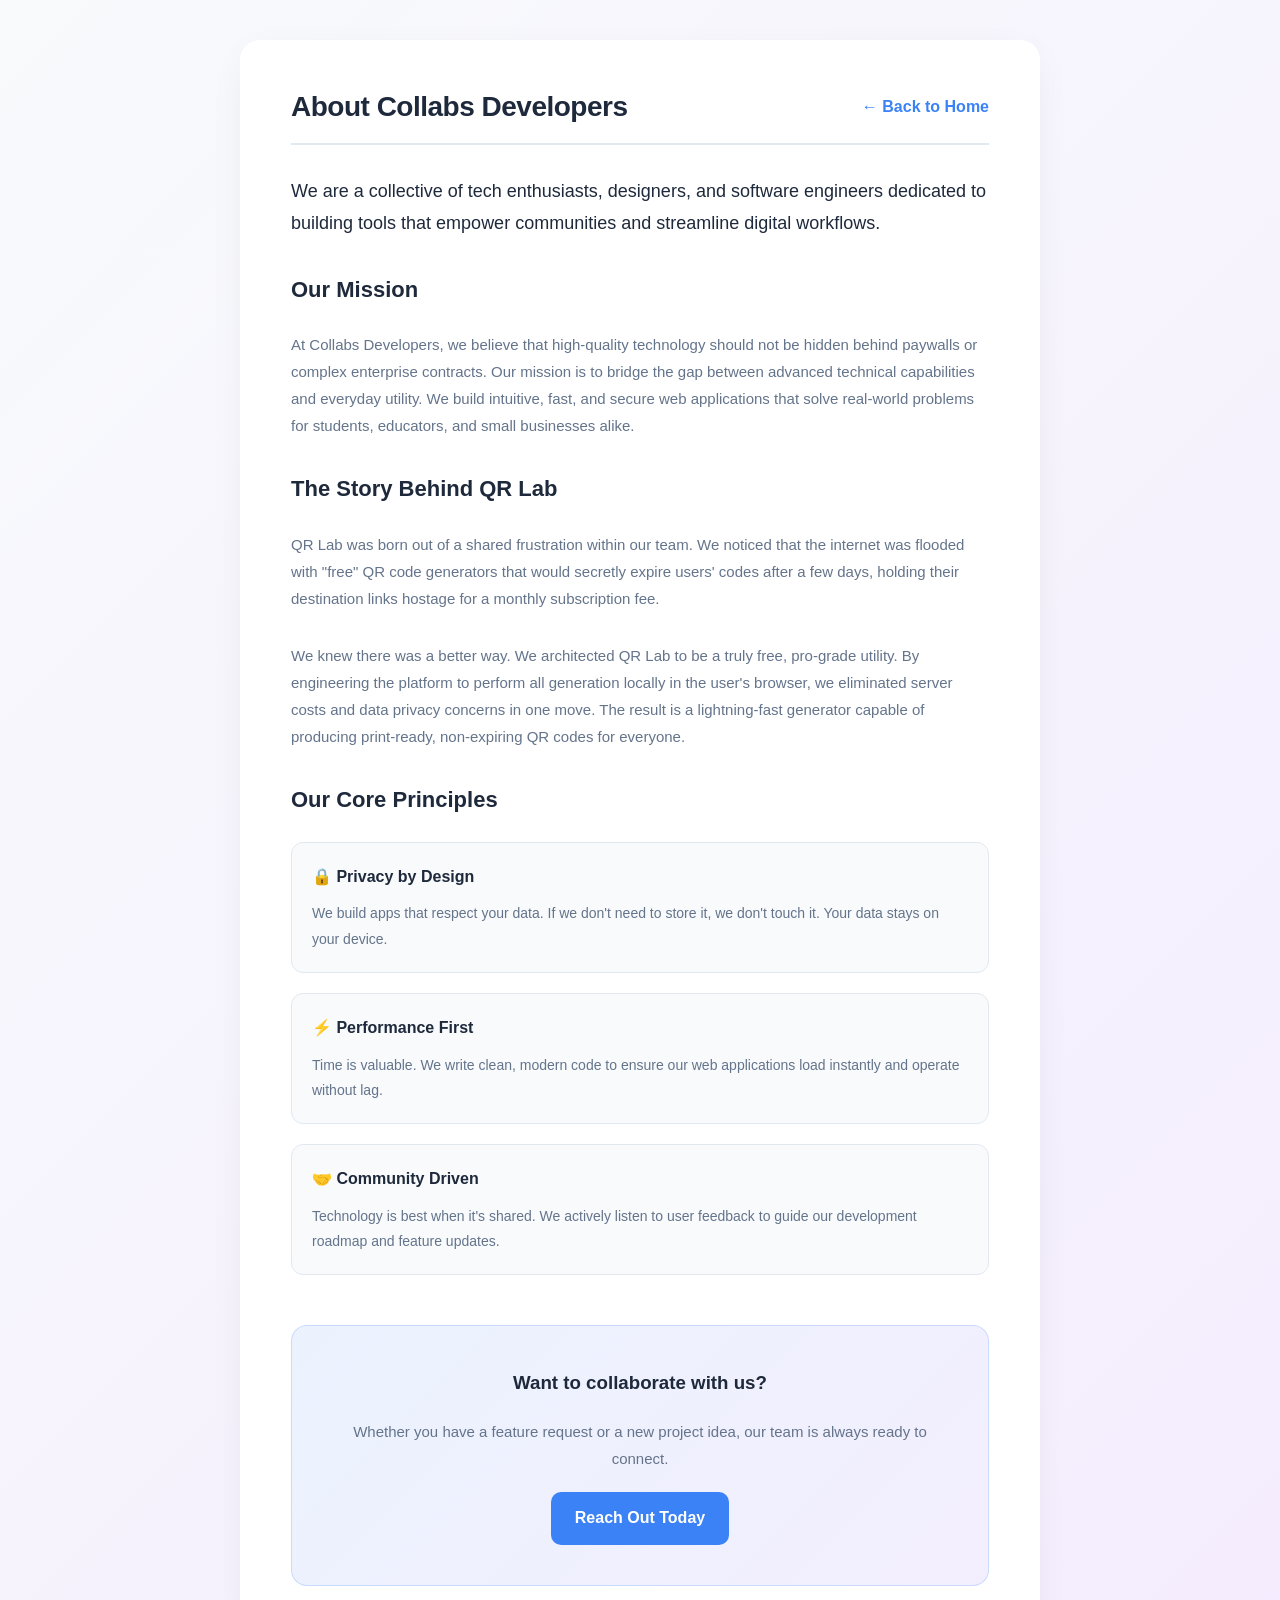
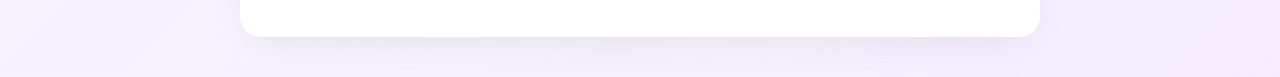
==== about.html @ 041f1987 "Complete UI overhaul: Added Legal pages, About Us, and high-res responsive QR fix" ====
<!DOCTYPE html>
<html lang="en">
<head>
    <meta charset="UTF-8">
    <meta name="viewport" content="width=device-width, initial-scale=1.0">
    <title>About Us | Collabs Developers</title>
    <link rel="stylesheet" href="style.css">
</head>
<body>
    <div class="container" style="max-width: 800px; text-align: left; padding: 50px;">
        <div style="display: flex; justify-content: space-between; align-items: center; border-bottom: 2px solid var(--border-color); padding-bottom: 20px; margin-bottom: 30px;">
            <h1 style="font-size: 28px; margin: 0; color: var(--text-primary);">About Collabs Developers</h1>
            <a href="index.html" style="color: var(--primary-color); text-decoration: none; font-weight: bold;">&larr; Back to Home</a>
        </div>
        
        <div style="color: var(--text-secondary); line-height: 1.8; font-size: 16px;">
            
            <p style="font-size: 18px; color: var(--text-primary); font-weight: 500; margin-bottom: 30px;">We are a collective of tech enthusiasts, designers, and software engineers dedicated to building tools that empower communities and streamline digital workflows.</p>

            <h3 style="color: var(--text-primary); margin-top: 30px; font-size: 22px;">Our Mission</h3>
            <p>At Collabs Developers, we believe that high-quality technology should not be hidden behind paywalls or complex enterprise contracts. Our mission is to bridge the gap between advanced technical capabilities and everyday utility. We build intuitive, fast, and secure web applications that solve real-world problems for students, educators, and small businesses alike.</p>
            
            <h3 style="color: var(--text-primary); margin-top: 30px; font-size: 22px;">The Story Behind QR Lab</h3>
            <p>QR Lab was born out of a shared frustration within our team. We noticed that the internet was flooded with "free" QR code generators that would secretly expire users' codes after a few days, holding their destination links hostage for a monthly subscription fee.</p>
            <p>We knew there was a better way. We architected QR Lab to be a truly free, pro-grade utility. By engineering the platform to perform all generation locally in the user's browser, we eliminated server costs and data privacy concerns in one move. The result is a lightning-fast generator capable of producing print-ready, non-expiring QR codes for everyone.</p>

            <h3 style="color: var(--text-primary); margin-top: 30px; font-size: 22px;">Our Core Principles</h3>
            <div style="display: grid; grid-template-columns: 1fr; gap: 20px; margin-top: 20px;">
                <div style="background: var(--panel-bg); padding: 20px; border-radius: 12px; border: 1px solid var(--border-color);">
                    <h4 style="margin-top: 0; color: var(--text-primary); margin-bottom: 10px;">🔒 Privacy by Design</h4>
                    <p style="margin: 0; font-size: 14px;">We build apps that respect your data. If we don't need to store it, we don't touch it. Your data stays on your device.</p>
                </div>
                <div style="background: var(--panel-bg); padding: 20px; border-radius: 12px; border: 1px solid var(--border-color);">
                    <h4 style="margin-top: 0; color: var(--text-primary); margin-bottom: 10px;">⚡ Performance First</h4>
                    <p style="margin: 0; font-size: 14px;">Time is valuable. We write clean, modern code to ensure our web applications load instantly and operate without lag.</p>
                </div>
                <div style="background: var(--panel-bg); padding: 20px; border-radius: 12px; border: 1px solid var(--border-color);">
                    <h4 style="margin-top: 0; color: var(--text-primary); margin-bottom: 10px;">🤝 Community Driven</h4>
                    <p style="margin: 0; font-size: 14px;">Technology is best when it's shared. We actively listen to user feedback to guide our development roadmap and feature updates.</p>
                </div>
            </div>

            <div style="margin-top: 50px; text-align: center; background: linear-gradient(135deg, rgba(59, 130, 246, 0.1), rgba(139, 92, 246, 0.1)); padding: 40px; border-radius: 16px; border: 1px solid rgba(59, 130, 246, 0.2);">
                <h3 style="margin-top: 0; color: var(--text-primary);">Want to collaborate with us?</h3>
                <p style="margin-bottom: 20px;">Whether you have a feature request or a new project idea, our team is always ready to connect.</p>
                <a href="contact.html" style="display: inline-block; background-color: var(--primary-color); color: white; text-decoration: none; padding: 12px 24px; border-radius: 10px; font-weight: 600; transition: all 0.2s ease;">
                    Reach Out Today
                </a>
            </div>

        </div>
    </div>

    <script>
        if (localStorage.getItem('theme') === 'dark') document.body.classList.add('dark-mode');
    </script>
</body>
</html>
---- style.css ----
:root {
    --bg-color: #f4f4f9;
    --container-bg: rgba(255, 255, 255, 0.95);
    --text-primary: #1e293b;
    --text-secondary: #64748b;
    --border-color: #e2e8f0;
    --input-bg: #ffffff;
    --tab-bg: #f1f5f9;
    --panel-bg: #f8fafc;
    --primary-color: #3b82f6;
    --primary-hover: #2563eb;
    --shadow-soft: 0 10px 40px -10px rgba(0,0,0,0.08);
}

body.dark-mode {
    --bg-color: #0f172a;
    --container-bg: rgba(30, 41, 59, 0.95);
    --text-primary: #f8fafc;
    --text-secondary: #94a3b8;
    --border-color: #334155;
    --input-bg: #0f172a;
    --tab-bg: #1e293b;
    --panel-bg: #0f172a;
    --shadow-soft: 0 10px 40px -10px rgba(0,0,0,0.4);
}

* {
    box-sizing: border-box;
    font-family: 'Inter', 'Segoe UI', Tahoma, Geneva, Verdana, sans-serif;
}

body {
    background: linear-gradient(-45deg, #f8fafc, #e0e7ff, #f3e8ff, #f8fafc);
    background-size: 400% 400%;
    animation: ambientBG 15s ease infinite;
    color: var(--text-primary);
    display: flex;
    flex-direction: column;
    align-items: center;
    min-height: 100vh;
    padding: 40px 20px;
    margin: 0;
    transition: color 0.3s;
}

body.dark-mode {
    background: linear-gradient(-45deg, #0f172a, #1e1b4b, #020617, #0f172a);
    background-size: 400% 400%;
    animation: ambientBG 15s ease infinite;
}

@keyframes ambientBG { 0% { background-position: 0% 50%; } 50% { background-position: 100% 50%; } 100% { background-position: 0% 50%; } }
@keyframes slideUpFade { from { opacity: 0; transform: translateY(20px); } to { opacity: 1; transform: translateY(0); } }

.container {
    background: var(--container-bg);
    padding: 35px;
    border-radius: 20px;
    box-shadow: var(--shadow-soft);
    border: 1px solid rgba(255, 255, 255, 0.1);
    backdrop-filter: blur(10px);
    text-align: center;
    max-width: 1000px; 
    width: 100%;
    transition: background-color 0.4s ease;
    animation: slideUpFade 0.6s cubic-bezier(0.16, 1, 0.3, 1) forwards;
}

.app-header { display: flex; justify-content: space-between; align-items: center; margin-bottom: 10px; }
h1 { color: var(--text-primary); margin: 0; font-weight: 800; letter-spacing: -0.5px; }

#theme-toggle { 
    background: transparent; 
    color: var(--text-primary); 
    width: 48px;
    height: 48px;
    display: flex;
    justify-content: center;
    align-items: center;
    border: none; 
    cursor: pointer; 
    transition: transform 0.2s cubic-bezier(0.4, 0, 0.2, 1);
}
#theme-toggle:hover { transform: scale(1.15) rotate(5deg); }
#theme-toggle:active { transform: scale(0.95); }

p { color: var(--text-secondary); margin-bottom: 30px; font-size: 15px; }

.main-grid { display: grid; grid-template-columns: 1fr; gap: 30px; text-align: left; }
@media (min-width: 768px) { .main-grid { grid-template-columns: 1fr 1fr; } }

.custom-dropdown { position: relative; margin-bottom: 25px; width: 100%; }
.dropdown-header { background-color: var(--input-bg); border: 1.5px solid var(--border-color); color: var(--text-primary); padding: 14px 20px; border-radius: 10px; font-size: 15px; font-weight: 600; cursor: pointer; display: flex; justify-content: space-between; align-items: center; transition: all 0.2s ease; }
.dropdown-header:hover { border-color: var(--primary-color); box-shadow: 0 4px 12px rgba(59, 130, 246, 0.1); }
.dropdown-header .header-content { display: flex; align-items: center; gap: 10px; }
.dropdown-header .chevron { transition: transform 0.3s cubic-bezier(0.4, 0, 0.2, 1); }
.custom-dropdown.open .dropdown-header .chevron { transform: rotate(180deg); }
.custom-dropdown.open .dropdown-header { border-color: var(--primary-color); box-shadow: 0 0 0 4px rgba(59, 130, 246, 0.15); }

.dropdown-options { position: absolute; top: calc(100% + 8px); left: 0; width: 100%; background-color: var(--container-bg); border: 1.5px solid var(--border-color); border-radius: 12px; box-shadow: 0 15px 35px rgba(0,0,0,0.15); z-index: 100; overflow: hidden; display: flex; flex-direction: column; opacity: 0; transform: translateY(-10px) scale(0.98); pointer-events: none; transition: all 0.2s cubic-bezier(0.16, 1, 0.3, 1); backdrop-filter: blur(10px); }
.custom-dropdown.open .dropdown-options { opacity: 1; transform: translateY(0) scale(1); pointer-events: auto; }

.tab-btn { background: transparent; color: var(--text-secondary); padding: 14px 20px; border-radius: 0; font-size: 14px; font-weight: 600; transition: all 0.2s ease; border: none; border-bottom: 1px solid var(--border-color); cursor: pointer; display: flex; align-items: center; justify-content: flex-start; gap: 12px; width: 100%; }
.tab-btn:last-child { border-bottom: none; }
.tab-btn:hover { background-color: var(--tab-bg); color: var(--text-primary); }
.tab-btn.active { background-color: var(--primary-color); color: white; }
.tab-btn[data-target="tab-bulk"] { color: #d97706; }
.tab-btn[data-target="tab-bulk"].active { color: white; }

.tab-content { display: none; }
.tab-content.active { display: block; animation: slideUpFade 0.4s cubic-bezier(0.16, 1, 0.3, 1) forwards; }

.input-group { display: flex; gap: 10px; margin-bottom: 15px; }
input[type="text"], select { background-color: var(--input-bg); color: var(--text-primary); border: 1.5px solid var(--border-color); width: 100%; padding: 14px; border-radius: 10px; font-size: 15px; outline: none; transition: all 0.2s ease; }
input[type="text"] { margin-bottom: 15px; }
input[type="text"]:focus, select:focus { border-color: var(--primary-color); box-shadow: 0 0 0 4px rgba(59, 130, 246, 0.15); }

.design-dropdown-container { margin-bottom: 25px; width: 100%; position: relative; }
.design-dropdown-container.open .dropdown-header { border-color: var(--primary-color); box-shadow: 0 0 0 4px rgba(59, 130, 246, 0.15); }
.design-dropdown-container.open .dropdown-header .chevron { transform: rotate(180deg); }
.design-options-panel { background: var(--container-bg); border: 1.5px solid var(--border-color); border-radius: 12px; padding: 20px; margin-top: 8px; display: none; box-shadow: 0 10px 25px rgba(0,0,0,0.05); animation: slideUpFade 0.3s ease forwards; position: absolute; z-index: 50; width: 100%; }
.design-grid { display: grid; grid-template-columns: 1fr 1fr; gap: 15px; margin-bottom: 15px; }
.control-group { display: flex; flex-direction: column; align-items: flex-start; gap: 6px; }
.control-group label { font-size: 13px; font-weight: 600; color: var(--text-secondary); }
select { padding: 10px; }
input[type="color"] { border: none; width: 100%; height: 38px; padding: 0; border-radius: 8px; cursor: pointer; background: none; }
input[type="color"]::-webkit-color-swatch-wrapper { padding: 0; }
input[type="color"]::-webkit-color-swatch { border: 1.5px solid var(--border-color); border-radius: 8px; }

.logo-upload-area { display: flex; gap: 10px; justify-content: center; margin-top: 20px; }

button { background-color: var(--primary-color); color: white; border: none; padding: 14px 20px; font-size: 15px; font-weight: 600; border-radius: 10px; cursor: pointer; width: 100%; transition: all 0.2s cubic-bezier(0.4, 0, 0.2, 1); }
button:hover { background-color: var(--primary-hover); transform: translateY(-2px); box-shadow: 0 6px 15px rgba(59, 130, 246, 0.3); }
button:active { transform: translateY(0) scale(0.98); box-shadow: none; }

.upload-btn { background-color: #8b5cf6; color: white; padding: 12px 15px; border-radius: 10px; font-size: 14px; font-weight: 600; cursor: pointer; transition: all 0.2s cubic-bezier(0.4, 0, 0.2, 1); width: 100%; text-align: center; }
.upload-btn:hover { background-color: #7c3aed; transform: translateY(-2px); box-shadow: 0 6px 15px rgba(139, 92, 246, 0.3); }
.upload-btn:active { transform: translateY(0) scale(0.98); }

.clear-btn { background: transparent; color: #ef4444; width: 50px; flex-shrink: 0; display: flex; align-items: center; justify-content: center; padding: 0; border: none; transition: all 0.2s cubic-bezier(0.4, 0, 0.2, 1); }
.clear-btn:hover { background: transparent; color: #dc2626; transform: scale(1.15); box-shadow: none; }

/* ---------------------------------------------------- */
/* THE FIX: BULLETPROOF RESPONSIVE QR CANVAS */
/* ---------------------------------------------------- */
.qr-wrapper { 
    position: relative; 
    width: fit-content; 
    max-width: 100%; /* Prevents wrapper from overflowing right panel */
    margin: 25px auto 0 auto; 
    border-radius: 16px;
    display: none; 
    animation: slideUpFade 0.5s ease-out forwards; 
}

#qr-code { 
    margin-top: 0; 
    display: flex; 
    justify-content: center; 
    background: white; 
    padding: 20px; 
    border-radius: 16px; 
    border: 1px solid var(--border-color); 
    box-shadow: 0 4px 6px -1px rgba(0, 0, 0, 0.05); 
    max-width: 100%; 
}

#qr-code canvas { 
    width: 100% !important; /* Forces scale down */
    max-width: 280px !important; /* Creates a beautiful, consistent UI size */
    height: auto !important; /* Maintains square aspect ratio */
    aspect-ratio: 1 / 1;
    border-radius: 8px; 
} 

#download-btn { 
    position: absolute !important; 
    top: 50% !important; 
    left: 50% !important; 
    transform: translate(-50%, -50%) scale(0.5) !important; 
    opacity: 0 !important; 
    visibility: hidden !important; 
    
    background: rgba(15, 23, 42, 0.75) !important;
    backdrop-filter: blur(8px) !important;
    -webkit-backdrop-filter: blur(8px) !important;
    color: white !important; 
    border: 1px solid rgba(255, 255, 255, 0.2) !important; 
    
    width: 65px !important; 
    height: 65px !important; 
    border-radius: 50% !important; 
    padding: 16px !important; 
    display: flex !important; 
    align-items: center !important; 
    justify-content: center !important; 
    
    transition: all 0.3s cubic-bezier(0.34, 1.56, 0.64, 1) !important; 
    z-index: 100 !important; 
    cursor: pointer !important; 
    box-shadow: 0 10px 25px rgba(0,0,0,0.3) !important;
}

#download-btn svg { width: 100%; height: 100%; }

.qr-wrapper:hover #download-btn {
    opacity: 1 !important;
    visibility: visible !important;
    transform: translate(-50%, -50%) scale(1) !important;
}

#download-btn:hover { 
    background: rgba(59, 130, 246, 0.95) !important; 
    color: white !important;
    transform: translate(-50%, -50%) scale(1.15) !important; 
    box-shadow: 0 15px 35px rgba(59, 130, 246, 0.4) !important; 
}

.seo-section { max-width: 1000px; width: 100%; margin-top: 40px; background: var(--container-bg); padding: 35px; border-radius: 20px; box-shadow: var(--shadow-soft); text-align: left; transition: background-color 0.4s ease; border: 1px solid rgba(255, 255, 255, 0.1); }
.seo-section h2 { margin-top: 0; border-bottom: 2px solid var(--border-color); padding-bottom: 15px; margin-bottom: 25px; font-weight: 800; }
.faq-item { margin-bottom: 25px; }
.faq-item h3 { font-size: 17px; margin-bottom: 8px; color: var(--text-primary); font-weight: 700; }
.faq-item p { color: var(--text-secondary); margin-top: 0; font-size: 15px; line-height: 1.7; }
footer { margin-top: 40px; padding: 20px; text-align: center; width: 100%; color: var(--text-secondary); font-size: 14px; border-top: 1px solid var(--border-color); transition: color 0.3s, border-color 0.3s; }

#toast-container { position: fixed; bottom: 30px; left: 50%; transform: translateX(-50%); display: flex; flex-direction: column; gap: 10px; z-index: 1000; pointer-events: none; }
.toast { background-color: #1e293b; color: white; padding: 14px 28px; border-radius: 50px; font-size: 14px; font-weight: 600; box-shadow: 0 10px 25px rgba(0,0,0,0.2); opacity: 0; transform: translateY(50px); transition: opacity 0.4s ease, transform 0.4s cubic-bezier(0.34, 1.56, 0.64, 1); }
.toast.show { opacity: 1; transform: translateY(0); }
.toast.success { background-color: #10b981; }
.toast.error { background-color: #ef4444; }
.toast.info { background-color: var(--primary-color); }
#history-section { margin-top: 30px; padding-top: 25px; border-top: 1px solid var(--border-color); text-align: left; }
.history-header { display: flex; justify-content: space-between; align-items: center; margin-bottom: 20px; }
.history-header h3 { margin: 0; font-size: 16px; color: var(--text-primary); font-weight: 700; }
#clear-history-btn { background: transparent; color: #ef4444; border: none; font-size: 13px; font-weight: bold; cursor: pointer; width: auto; padding: 0; box-shadow: none; }
#clear-history-btn:hover { background: transparent; color: #dc2626; transform: none; text-decoration: underline; }
#history-list { display: flex; flex-direction: column; gap: 12px; }
.history-item { background: var(--panel-bg); padding: 14px; border-radius: 12px; border: 1px solid var(--border-color); cursor: pointer; transition: all 0.2s cubic-bezier(0.4, 0, 0.2, 1); display: flex; justify-content: space-between; align-items: center; }
.history-item:hover { transform: translateY(-2px); box-shadow: 0 6px 15px rgba(0,0,0,0.05); border-color: var(--primary-color); }
.history-info { display: flex; flex-direction: column; overflow: hidden; gap: 4px; }
.history-title { font-size: 14px; font-weight: 700; color: var(--text-primary); white-space: nowrap; text-overflow: ellipsis; overflow: hidden; }
.history-meta { font-size: 12px; color: var(--text-secondary); }
.history-tag { font-size: 10px; background: var(--primary-color); color: white; padding: 3px 8px; border-radius: 6px; text-transform: uppercase; font-weight: 700; letter-spacing: 0.5px; }

#print-area { display: none; }

@media print {
    @page { size: A4 portrait; margin: 0; }
    body { background-color: white !important; margin: 0; padding: 0; display: block; animation: none; }
    .container, .seo-section, footer, #toast-container { display: none !important; }
    #print-area { display: flex !important; flex-direction: column; align-items: center; justify-content: center; width: 100vw; height: 100vh; font-family: 'Inter', sans-serif; background: white; padding: 40px; box-sizing: border-box; }
    .print-wrapper { border: 4px solid #1e293b; border-radius: 24px; padding: 50px; width: 100%; max-width: 750px; height: 90vh; display: flex; flex-direction: column; align-items: center; justify-content: center; text-align: center; }
    .print-wrapper h1 { font-size: 56px; color: #000; margin-bottom: 15px; font-weight: 900; letter-spacing: -1.5px; }
    .print-instruction { font-size: 22px; color: #475569; margin-bottom: 50px; font-weight: 500; }
    #print-qr-img { width: 380px; height: auto; margin-bottom: 50px; border-radius: 12px; }
    .print-details { width: 100%; border-top: 3px dashed #cbd5e1; padding-top: 40px; display: flex; flex-direction: column; gap: 15px; }
    .print-details h2 { font-size: 34px; color: #000; margin: 0; font-weight: 800; }
    .print-details h3 { font-size: 26px; color: #334155; margin: 0; font-weight: 600; }
}
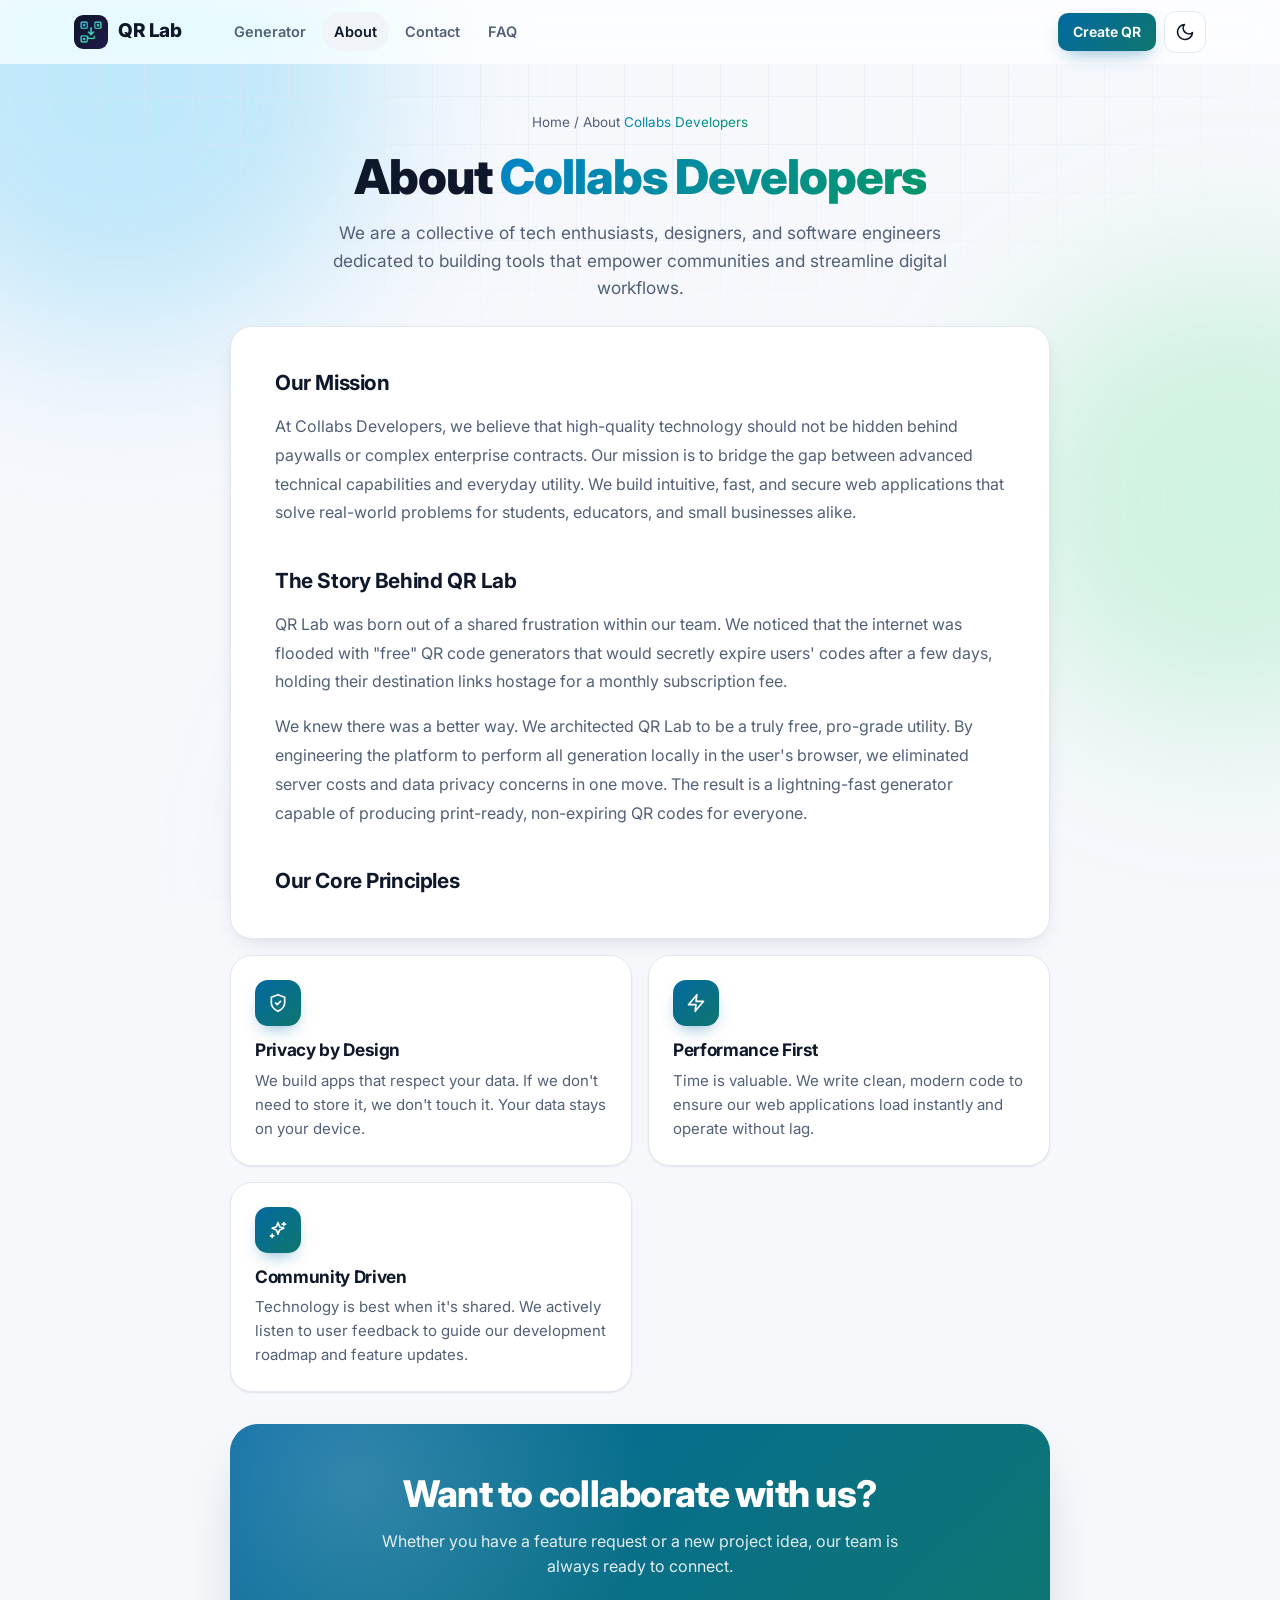
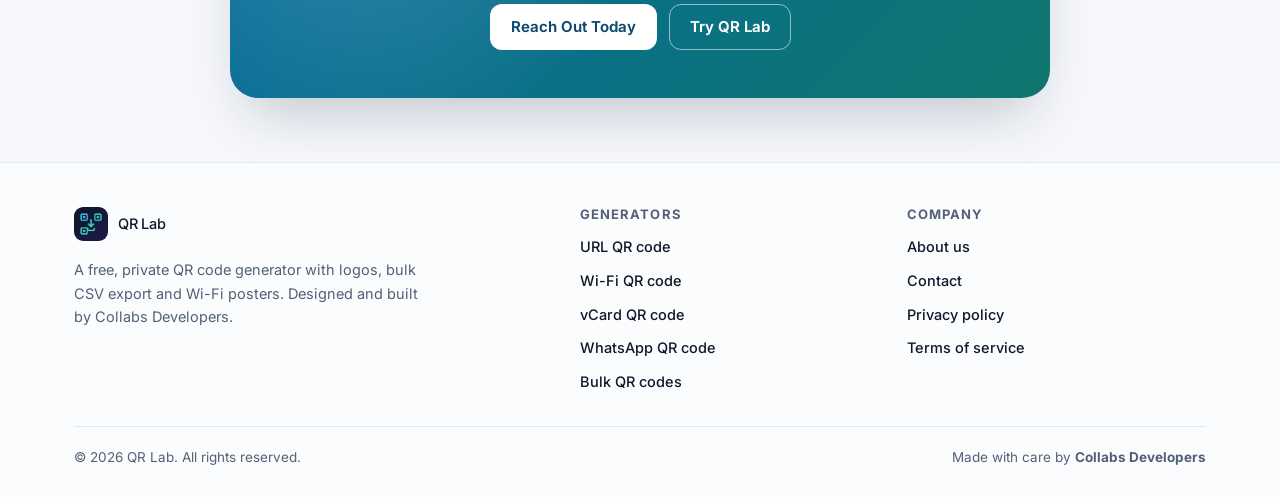
==== commit 8b35c758: "Redesign UI, make QR Lab an installable PWA, and improve SEO UI - New design system with light/dark " ====
--- a/about.html
+++ b/about.html
@@ -1,58 +1,154 @@
 <!DOCTYPE html>
-<html lang="en">
+<html lang="en" class="no-js">
 <head>
     <meta charset="UTF-8">
-    <meta name="viewport" content="width=device-width, initial-scale=1.0">
-    <title>About Us | Collabs Developers</title>
-    <link rel="stylesheet" href="style.css">
+    <meta name="viewport" content="width=device-width, initial-scale=1, viewport-fit=cover">
+    <script>
+        (function () {
+            var d = document.documentElement, t = null;
+            try { t = localStorage.getItem('theme'); } catch (e) {}
+            if (!t) t = window.matchMedia && matchMedia('(prefers-color-scheme: dark)').matches ? 'dark' : 'light';
+            d.setAttribute('data-theme', t);
+            d.classList.remove('no-js');
+        })();
+    </script>
+    <title>About Collabs Developers | The Team Behind QR Lab</title>
+    <meta name="description" content="Meet Collabs Developers, the team behind QR Lab: a free, private, pro-grade QR code generator built so your codes never expire and your data never leaves your device.">
+    <meta name="robots" content="index, follow, max-image-preview:large">
+    <link rel="canonical" href="https://www.qrlab.eu.org/about.html">
+    <meta property="og:type" content="website">
+    <meta property="og:site_name" content="QR Lab">
+    <meta property="og:url" content="https://www.qrlab.eu.org/about.html">
+    <meta property="og:title" content="About Collabs Developers | The Team Behind QR Lab">
+    <meta property="og:description" content="Meet Collabs Developers, the team behind QR Lab: a free, private, pro-grade QR code generator built so your codes never expire and your data never leaves your device.">
+    <meta property="og:image" content="https://www.qrlab.eu.org/icons/og-image.png">
+    <meta property="og:image:width" content="1200">
+    <meta property="og:image:height" content="630">
+    <meta name="twitter:card" content="summary_large_image">
+
+    <link rel="manifest" href="/manifest.json">
+    <meta name="theme-color" content="#f6f8fc" media="(prefers-color-scheme: light)">
+    <meta name="theme-color" content="#0b1120" media="(prefers-color-scheme: dark)">
+    <link rel="icon" href="/favicon.ico" sizes="48x48">
+    <link rel="icon" href="/favicon.svg" type="image/svg+xml">
+    <link rel="apple-touch-icon" href="/icons/apple-touch-icon.png">
+    <link rel="preconnect" href="https://fonts.googleapis.com">
+    <link rel="preconnect" href="https://fonts.gstatic.com" crossorigin>
+    <link rel="stylesheet" href="https://fonts.googleapis.com/css2?family=Inter:wght@400..800&display=swap">
+    <link rel="stylesheet" href="/style.css">
+    <script type="application/ld+json">{"@context": "https://schema.org", "@type": "BreadcrumbList", "itemListElement": [{"@type": "ListItem", "position": 1, "name": "QR Lab", "item": "https://www.qrlab.eu.org/"}, {"@type": "ListItem", "position": 2, "name": "About Collabs Developers", "item": "https://www.qrlab.eu.org/about.html"}]}</script>
+    <script type="application/ld+json">{"@context": "https://schema.org", "@type": "AboutPage", "name": "About Collabs Developers", "url": "https://www.qrlab.eu.org/about.html", "about": {"@type": "Organization", "name": "Collabs Developers", "url": "https://www.qrlab.eu.org/", "logo": "https://www.qrlab.eu.org/icons/icon-512.png"}}</script>
+
+    <script defer src="/_vercel/insights/script.js"></script>
+    <script defer src="/_vercel/speed-insights/script.js"></script>
 </head>
 <body>
-    <div class="container" style="max-width: 800px; text-align: left; padding: 50px;">
-        <div style="display: flex; justify-content: space-between; align-items: center; border-bottom: 2px solid var(--border-color); padding-bottom: 20px; margin-bottom: 30px;">
-            <h1 style="font-size: 28px; margin: 0; color: var(--text-primary);">About Collabs Developers</h1>
-            <a href="index.html" style="color: var(--primary-color); text-decoration: none; font-weight: bold;">&larr; Back to Home</a>
+    <a class="skip-link" href="#main">Skip to content</a>
+    <div class="bg-orbs" aria-hidden="true"><span></span><span></span><span></span></div>
+    <div class="bg-grid" aria-hidden="true"></div>
+
+    <header class="site-header" id="site-header">
+        <div class="wrap">
+            <a class="brand" href="/" aria-label="QR Lab home">
+                <img src="/icons/icon-192.png" alt="" width="34" height="34">
+                QR Lab
+            </a>
+            <nav class="nav-links" aria-label="Primary">
+                <a href="/#generator">Generator</a>
+                <a href="/about.html" aria-current="page">About</a>
+                <a href="/contact.html">Contact</a>
+                <a href="/#faq">FAQ</a>
+            </nav>
+            <div class="header-actions">
+                <a class="btn btn-primary btn-sm" href="/#generator">Create QR</a>
+                <button class="icon-btn theme-toggle" id="theme-toggle" type="button" aria-label="Toggle dark mode">
+                    <svg class="i icon-moon"><use href="/icons/sprite.svg#i-moon"/></svg>
+                    <svg class="i icon-sun"><use href="/icons/sprite.svg#i-sun"/></svg>
+                </button>
+            </div>
         </div>
-        
-        <div style="color: var(--text-secondary); line-height: 1.8; font-size: 16px;">
-            
-            <p style="font-size: 18px; color: var(--text-primary); font-weight: 500; margin-bottom: 30px;">We are a collective of tech enthusiasts, designers, and software engineers dedicated to building tools that empower communities and streamline digital workflows.</p>
+    </header>
 
-            <h3 style="color: var(--text-primary); margin-top: 30px; font-size: 22px;">Our Mission</h3>
+    <main id="main" class="wrap">
+        <section class="page-hero reveal">
+            <nav class="breadcrumbs" aria-label="Breadcrumb"><a href="/">Home</a> / <span>About <span class="gradient-text">Collabs Developers</span></span></nav>
+            <h1>About <span class="gradient-text">Collabs Developers</span></h1>
+            <p>We are a collective of tech enthusiasts, designers, and software engineers dedicated to building tools that empower communities and streamline digital workflows.</p>
+        </section>
+        <article class="prose-card prose reveal">
+            <h2>Our Mission</h2>
             <p>At Collabs Developers, we believe that high-quality technology should not be hidden behind paywalls or complex enterprise contracts. Our mission is to bridge the gap between advanced technical capabilities and everyday utility. We build intuitive, fast, and secure web applications that solve real-world problems for students, educators, and small businesses alike.</p>
-            
-            <h3 style="color: var(--text-primary); margin-top: 30px; font-size: 22px;">The Story Behind QR Lab</h3>
+
+            <h2>The Story Behind QR Lab</h2>
             <p>QR Lab was born out of a shared frustration within our team. We noticed that the internet was flooded with "free" QR code generators that would secretly expire users' codes after a few days, holding their destination links hostage for a monthly subscription fee.</p>
             <p>We knew there was a better way. We architected QR Lab to be a truly free, pro-grade utility. By engineering the platform to perform all generation locally in the user's browser, we eliminated server costs and data privacy concerns in one move. The result is a lightning-fast generator capable of producing print-ready, non-expiring QR codes for everyone.</p>
 
-            <h3 style="color: var(--text-primary); margin-top: 30px; font-size: 22px;">Our Core Principles</h3>
-            <div style="display: grid; grid-template-columns: 1fr; gap: 20px; margin-top: 20px;">
-                <div style="background: var(--panel-bg); padding: 20px; border-radius: 12px; border: 1px solid var(--border-color);">
-                    <h4 style="margin-top: 0; color: var(--text-primary); margin-bottom: 10px;">🔒 Privacy by Design</h4>
-                    <p style="margin: 0; font-size: 14px;">We build apps that respect your data. If we don't need to store it, we don't touch it. Your data stays on your device.</p>
+            <h2>Our Core Principles</h2>
+        </article>
+
+        <div class="card-grid" style="max-width:820px;margin:16px auto 0">
+            <article class="card reveal">
+                <div class="card-icon"><svg class="i"><use href="/icons/sprite.svg#i-shield"/></svg></div>
+                <h3>Privacy by Design</h3>
+                <p>We build apps that respect your data. If we don't need to store it, we don't touch it. Your data stays on your device.</p>
+            </article>
+            <article class="card reveal">
+                <div class="card-icon"><svg class="i"><use href="/icons/sprite.svg#i-zap"/></svg></div>
+                <h3>Performance First</h3>
+                <p>Time is valuable. We write clean, modern code to ensure our web applications load instantly and operate without lag.</p>
+            </article>
+            <article class="card reveal">
+                <div class="card-icon"><svg class="i"><use href="/icons/sprite.svg#i-sparkles"/></svg></div>
+                <h3>Community Driven</h3>
+                <p>Technology is best when it's shared. We actively listen to user feedback to guide our development roadmap and feature updates.</p>
+            </article>
+        </div>
+
+        <div class="cta-band reveal" style="max-width:820px;margin:32px auto 0">
+            <h2>Want to collaborate with us?</h2>
+            <p>Whether you have a feature request or a new project idea, our team is always ready to connect.</p>
+            <div class="hero-ctas" style="margin-top:0">
+                <a class="btn btn-light" href="/contact.html">Reach Out Today</a>
+                <a class="btn btn-outline-light" href="/#generator">Try QR Lab</a>
+            </div>
+        </div>
+    </main>
+
+    <footer class="site-footer">
+        <div class="wrap">
+            <div class="footer-grid">
+                <div>
+                    <a class="brand" href="/"><img src="/icons/icon-192.png" alt="" width="34" height="34" loading="lazy">QR Lab</a>
+                    <p>A free, private QR code generator with logos, bulk CSV export and Wi-Fi posters. Designed and built by Collabs Developers.</p>
                 </div>
-                <div style="background: var(--panel-bg); padding: 20px; border-radius: 12px; border: 1px solid var(--border-color);">
-                    <h4 style="margin-top: 0; color: var(--text-primary); margin-bottom: 10px;">⚡ Performance First</h4>
-                    <p style="margin: 0; font-size: 14px;">Time is valuable. We write clean, modern code to ensure our web applications load instantly and operate without lag.</p>
-                </div>
-                <div style="background: var(--panel-bg); padding: 20px; border-radius: 12px; border: 1px solid var(--border-color);">
-                    <h4 style="margin-top: 0; color: var(--text-primary); margin-bottom: 10px;">🤝 Community Driven</h4>
-                    <p style="margin: 0; font-size: 14px;">Technology is best when it's shared. We actively listen to user feedback to guide our development roadmap and feature updates.</p>
-                </div>
+                <nav aria-label="Generators">
+                    <h2>Generators</h2>
+                    <ul>
+                        <li><a href="/?type=link#generator">URL QR code</a></li>
+                        <li><a href="/?type=wifi#generator">Wi-Fi QR code</a></li>
+                        <li><a href="/?type=vcard#generator">vCard QR code</a></li>
+                        <li><a href="/?type=whatsapp#generator">WhatsApp QR code</a></li>
+                        <li><a href="/?type=bulk#generator">Bulk QR codes</a></li>
+                    </ul>
+                </nav>
+                <nav aria-label="Company">
+                    <h2>Company</h2>
+                    <ul>
+                        <li><a href="/about.html">About us</a></li>
+                        <li><a href="/contact.html">Contact</a></li>
+                        <li><a href="/privacy.html">Privacy policy</a></li>
+                        <li><a href="/terms.html">Terms of service</a></li>
+                    </ul>
+                </nav>
             </div>
+            <div class="footer-bottom">
+                <span>&copy; 2026 QR Lab. All rights reserved.</span>
+                <span>Made with care by <strong>Collabs Developers</strong></span>
+            </div>
+        </div>
+    </footer>
 
-            <div style="margin-top: 50px; text-align: center; background: linear-gradient(135deg, rgba(59, 130, 246, 0.1), rgba(139, 92, 246, 0.1)); padding: 40px; border-radius: 16px; border: 1px solid rgba(59, 130, 246, 0.2);">
-                <h3 style="margin-top: 0; color: var(--text-primary);">Want to collaborate with us?</h3>
-                <p style="margin-bottom: 20px;">Whether you have a feature request or a new project idea, our team is always ready to connect.</p>
-                <a href="contact.html" style="display: inline-block; background-color: var(--primary-color); color: white; text-decoration: none; padding: 12px 24px; border-radius: 10px; font-weight: 600; transition: all 0.2s ease;">
-                    Reach Out Today
-                </a>
-            </div>
-
-        </div>
-    </div>
-
-    <script>
-        if (localStorage.getItem('theme') === 'dark') document.body.classList.add('dark-mode');
-    </script>
+    <div id="toast-container" role="status" aria-live="polite"></div>
+    <script type="module" src="/js/site.js"></script>
 </body>
-</html>+</html>
--- a/style.css
+++ b/style.css
@@ -1,259 +1,537 @@
+/* =========================================================
+   QR Lab — design system
+   Theme is set on <html data-theme="light|dark"> by an inline
+   script in <head> (before paint, so there is no flash).
+   ========================================================= */
+
 :root {
-    --bg-color: #f4f4f9;
-    --container-bg: rgba(255, 255, 255, 0.95);
-    --text-primary: #1e293b;
-    --text-secondary: #64748b;
-    --border-color: #e2e8f0;
-    --input-bg: #ffffff;
-    --tab-bg: #f1f5f9;
-    --panel-bg: #f8fafc;
-    --primary-color: #3b82f6;
-    --primary-hover: #2563eb;
-    --shadow-soft: 0 10px 40px -10px rgba(0,0,0,0.08);
-}
-
-body.dark-mode {
-    --bg-color: #0f172a;
-    --container-bg: rgba(30, 41, 59, 0.95);
-    --text-primary: #f8fafc;
-    --text-secondary: #94a3b8;
-    --border-color: #334155;
-    --input-bg: #0f172a;
-    --tab-bg: #1e293b;
-    --panel-bg: #0f172a;
-    --shadow-soft: 0 10px 40px -10px rgba(0,0,0,0.4);
-}
-
-* {
-    box-sizing: border-box;
-    font-family: 'Inter', 'Segoe UI', Tahoma, Geneva, Verdana, sans-serif;
-}
+    --bg: #f6f8fc;
+    --bg-elev: #ffffff;
+    --surface: #f1f5f9;
+    --surface-2: #e8eef6;
+    --text: #0f172a;
+    --text-muted: #526077;
+    --border: #e2e8f0;
+    --border-strong: #cbd5e1;
+
+    --primary: #0369a1;
+    --primary-hover: #075985;
+    --accent: #0f766e;
+    --grad: linear-gradient(135deg, #0369a1 0%, #0f766e 100%);
+    --grad-text: linear-gradient(120deg, #0284c7 0%, #059669 100%);
+    --ring: 0 0 0 4px rgba(14, 165, 233, 0.22);
+
+    --danger: #dc2626;
+    --success: #059669;
+    --warning: #b45309;
+
+    --radius-sm: 10px;
+    --radius: 14px;
+    --radius-lg: 22px;
+    --shadow-sm: 0 1px 2px rgba(15, 23, 42, 0.06), 0 1px 3px rgba(15, 23, 42, 0.04);
+    --shadow: 0 10px 30px -12px rgba(15, 23, 42, 0.14), 0 2px 6px rgba(15, 23, 42, 0.04);
+    --shadow-lg: 0 30px 60px -20px rgba(15, 23, 42, 0.25);
+    --header-h: 64px;
+    --orb-1: rgba(56, 189, 248, 0.28);
+    --orb-2: rgba(74, 222, 128, 0.22);
+    --orb-3: rgba(129, 140, 248, 0.18);
+    --glass: rgba(255, 255, 255, 0.72);
+
+    color-scheme: light;
+}
+
+:root[data-theme="dark"] {
+    --bg: #0b1120;
+    --bg-elev: #111a2e;
+    --surface: #0f172a;
+    --surface-2: #1a2540;
+    --text: #f1f5f9;
+    --text-muted: #9fb0c8;
+    --border: #22304d;
+    --border-strong: #334566;
+
+    --primary: #38bdf8;
+    --primary-hover: #7dd3fc;
+    --accent: #4ade80;
+    --grad: linear-gradient(135deg, #0284c7 0%, #0d9488 100%);
+    --grad-text: linear-gradient(120deg, #38bdf8 0%, #4ade80 100%);
+    --ring: 0 0 0 4px rgba(56, 189, 248, 0.28);
+
+    --danger: #f87171;
+    --success: #34d399;
+    --warning: #fbbf24;
+
+    --shadow-sm: 0 1px 2px rgba(0, 0, 0, 0.4);
+    --shadow: 0 10px 30px -12px rgba(0, 0, 0, 0.6), 0 2px 6px rgba(0, 0, 0, 0.3);
+    --shadow-lg: 0 30px 60px -20px rgba(0, 0, 0, 0.7);
+    --orb-1: rgba(56, 189, 248, 0.16);
+    --orb-2: rgba(74, 222, 128, 0.12);
+    --orb-3: rgba(129, 140, 248, 0.14);
+    --glass: rgba(11, 17, 32, 0.72);
+
+    color-scheme: dark;
+}
+
+/* ---------- Base ---------- */
+*, *::before, *::after { box-sizing: border-box; }
+
+html { scroll-behavior: smooth; scroll-padding-top: calc(var(--header-h) + 16px); -webkit-text-size-adjust: 100%; }
 
 body {
-    background: linear-gradient(-45deg, #f8fafc, #e0e7ff, #f3e8ff, #f8fafc);
-    background-size: 400% 400%;
-    animation: ambientBG 15s ease infinite;
-    color: var(--text-primary);
-    display: flex;
-    flex-direction: column;
-    align-items: center;
+    margin: 0;
     min-height: 100vh;
-    padding: 40px 20px;
-    margin: 0;
-    transition: color 0.3s;
-}
-
-body.dark-mode {
-    background: linear-gradient(-45deg, #0f172a, #1e1b4b, #020617, #0f172a);
-    background-size: 400% 400%;
-    animation: ambientBG 15s ease infinite;
-}
-
-@keyframes ambientBG { 0% { background-position: 0% 50%; } 50% { background-position: 100% 50%; } 100% { background-position: 0% 50%; } }
-@keyframes slideUpFade { from { opacity: 0; transform: translateY(20px); } to { opacity: 1; transform: translateY(0); } }
-
-.container {
-    background: var(--container-bg);
-    padding: 35px;
-    border-radius: 20px;
-    box-shadow: var(--shadow-soft);
-    border: 1px solid rgba(255, 255, 255, 0.1);
-    backdrop-filter: blur(10px);
-    text-align: center;
-    max-width: 1000px; 
-    width: 100%;
-    transition: background-color 0.4s ease;
-    animation: slideUpFade 0.6s cubic-bezier(0.16, 1, 0.3, 1) forwards;
-}
-
-.app-header { display: flex; justify-content: space-between; align-items: center; margin-bottom: 10px; }
-h1 { color: var(--text-primary); margin: 0; font-weight: 800; letter-spacing: -0.5px; }
-
-#theme-toggle { 
-    background: transparent; 
-    color: var(--text-primary); 
-    width: 48px;
-    height: 48px;
-    display: flex;
-    justify-content: center;
-    align-items: center;
-    border: none; 
-    cursor: pointer; 
-    transition: transform 0.2s cubic-bezier(0.4, 0, 0.2, 1);
-}
-#theme-toggle:hover { transform: scale(1.15) rotate(5deg); }
-#theme-toggle:active { transform: scale(0.95); }
-
-p { color: var(--text-secondary); margin-bottom: 30px; font-size: 15px; }
-
-.main-grid { display: grid; grid-template-columns: 1fr; gap: 30px; text-align: left; }
-@media (min-width: 768px) { .main-grid { grid-template-columns: 1fr 1fr; } }
-
-.custom-dropdown { position: relative; margin-bottom: 25px; width: 100%; }
-.dropdown-header { background-color: var(--input-bg); border: 1.5px solid var(--border-color); color: var(--text-primary); padding: 14px 20px; border-radius: 10px; font-size: 15px; font-weight: 600; cursor: pointer; display: flex; justify-content: space-between; align-items: center; transition: all 0.2s ease; }
-.dropdown-header:hover { border-color: var(--primary-color); box-shadow: 0 4px 12px rgba(59, 130, 246, 0.1); }
-.dropdown-header .header-content { display: flex; align-items: center; gap: 10px; }
-.dropdown-header .chevron { transition: transform 0.3s cubic-bezier(0.4, 0, 0.2, 1); }
-.custom-dropdown.open .dropdown-header .chevron { transform: rotate(180deg); }
-.custom-dropdown.open .dropdown-header { border-color: var(--primary-color); box-shadow: 0 0 0 4px rgba(59, 130, 246, 0.15); }
-
-.dropdown-options { position: absolute; top: calc(100% + 8px); left: 0; width: 100%; background-color: var(--container-bg); border: 1.5px solid var(--border-color); border-radius: 12px; box-shadow: 0 15px 35px rgba(0,0,0,0.15); z-index: 100; overflow: hidden; display: flex; flex-direction: column; opacity: 0; transform: translateY(-10px) scale(0.98); pointer-events: none; transition: all 0.2s cubic-bezier(0.16, 1, 0.3, 1); backdrop-filter: blur(10px); }
-.custom-dropdown.open .dropdown-options { opacity: 1; transform: translateY(0) scale(1); pointer-events: auto; }
-
-.tab-btn { background: transparent; color: var(--text-secondary); padding: 14px 20px; border-radius: 0; font-size: 14px; font-weight: 600; transition: all 0.2s ease; border: none; border-bottom: 1px solid var(--border-color); cursor: pointer; display: flex; align-items: center; justify-content: flex-start; gap: 12px; width: 100%; }
-.tab-btn:last-child { border-bottom: none; }
-.tab-btn:hover { background-color: var(--tab-bg); color: var(--text-primary); }
-.tab-btn.active { background-color: var(--primary-color); color: white; }
-.tab-btn[data-target="tab-bulk"] { color: #d97706; }
-.tab-btn[data-target="tab-bulk"].active { color: white; }
-
-.tab-content { display: none; }
-.tab-content.active { display: block; animation: slideUpFade 0.4s cubic-bezier(0.16, 1, 0.3, 1) forwards; }
-
-.input-group { display: flex; gap: 10px; margin-bottom: 15px; }
-input[type="text"], select { background-color: var(--input-bg); color: var(--text-primary); border: 1.5px solid var(--border-color); width: 100%; padding: 14px; border-radius: 10px; font-size: 15px; outline: none; transition: all 0.2s ease; }
-input[type="text"] { margin-bottom: 15px; }
-input[type="text"]:focus, select:focus { border-color: var(--primary-color); box-shadow: 0 0 0 4px rgba(59, 130, 246, 0.15); }
-
-.design-dropdown-container { margin-bottom: 25px; width: 100%; position: relative; }
-.design-dropdown-container.open .dropdown-header { border-color: var(--primary-color); box-shadow: 0 0 0 4px rgba(59, 130, 246, 0.15); }
-.design-dropdown-container.open .dropdown-header .chevron { transform: rotate(180deg); }
-.design-options-panel { background: var(--container-bg); border: 1.5px solid var(--border-color); border-radius: 12px; padding: 20px; margin-top: 8px; display: none; box-shadow: 0 10px 25px rgba(0,0,0,0.05); animation: slideUpFade 0.3s ease forwards; position: absolute; z-index: 50; width: 100%; }
-.design-grid { display: grid; grid-template-columns: 1fr 1fr; gap: 15px; margin-bottom: 15px; }
-.control-group { display: flex; flex-direction: column; align-items: flex-start; gap: 6px; }
-.control-group label { font-size: 13px; font-weight: 600; color: var(--text-secondary); }
-select { padding: 10px; }
-input[type="color"] { border: none; width: 100%; height: 38px; padding: 0; border-radius: 8px; cursor: pointer; background: none; }
-input[type="color"]::-webkit-color-swatch-wrapper { padding: 0; }
-input[type="color"]::-webkit-color-swatch { border: 1.5px solid var(--border-color); border-radius: 8px; }
-
-.logo-upload-area { display: flex; gap: 10px; justify-content: center; margin-top: 20px; }
-
-button { background-color: var(--primary-color); color: white; border: none; padding: 14px 20px; font-size: 15px; font-weight: 600; border-radius: 10px; cursor: pointer; width: 100%; transition: all 0.2s cubic-bezier(0.4, 0, 0.2, 1); }
-button:hover { background-color: var(--primary-hover); transform: translateY(-2px); box-shadow: 0 6px 15px rgba(59, 130, 246, 0.3); }
-button:active { transform: translateY(0) scale(0.98); box-shadow: none; }
-
-.upload-btn { background-color: #8b5cf6; color: white; padding: 12px 15px; border-radius: 10px; font-size: 14px; font-weight: 600; cursor: pointer; transition: all 0.2s cubic-bezier(0.4, 0, 0.2, 1); width: 100%; text-align: center; }
-.upload-btn:hover { background-color: #7c3aed; transform: translateY(-2px); box-shadow: 0 6px 15px rgba(139, 92, 246, 0.3); }
-.upload-btn:active { transform: translateY(0) scale(0.98); }
-
-.clear-btn { background: transparent; color: #ef4444; width: 50px; flex-shrink: 0; display: flex; align-items: center; justify-content: center; padding: 0; border: none; transition: all 0.2s cubic-bezier(0.4, 0, 0.2, 1); }
-.clear-btn:hover { background: transparent; color: #dc2626; transform: scale(1.15); box-shadow: none; }
-
-/* ---------------------------------------------------- */
-/* THE FIX: BULLETPROOF RESPONSIVE QR CANVAS */
-/* ---------------------------------------------------- */
-.qr-wrapper { 
-    position: relative; 
-    width: fit-content; 
-    max-width: 100%; /* Prevents wrapper from overflowing right panel */
-    margin: 25px auto 0 auto; 
-    border-radius: 16px;
-    display: none; 
-    animation: slideUpFade 0.5s ease-out forwards; 
-}
-
-#qr-code { 
-    margin-top: 0; 
-    display: flex; 
-    justify-content: center; 
-    background: white; 
-    padding: 20px; 
-    border-radius: 16px; 
-    border: 1px solid var(--border-color); 
-    box-shadow: 0 4px 6px -1px rgba(0, 0, 0, 0.05); 
-    max-width: 100%; 
-}
-
-#qr-code canvas { 
-    width: 100% !important; /* Forces scale down */
-    max-width: 280px !important; /* Creates a beautiful, consistent UI size */
-    height: auto !important; /* Maintains square aspect ratio */
-    aspect-ratio: 1 / 1;
-    border-radius: 8px; 
-} 
-
-#download-btn { 
-    position: absolute !important; 
-    top: 50% !important; 
-    left: 50% !important; 
-    transform: translate(-50%, -50%) scale(0.5) !important; 
-    opacity: 0 !important; 
-    visibility: hidden !important; 
-    
-    background: rgba(15, 23, 42, 0.75) !important;
-    backdrop-filter: blur(8px) !important;
-    -webkit-backdrop-filter: blur(8px) !important;
-    color: white !important; 
-    border: 1px solid rgba(255, 255, 255, 0.2) !important; 
-    
-    width: 65px !important; 
-    height: 65px !important; 
-    border-radius: 50% !important; 
-    padding: 16px !important; 
-    display: flex !important; 
-    align-items: center !important; 
-    justify-content: center !important; 
-    
-    transition: all 0.3s cubic-bezier(0.34, 1.56, 0.64, 1) !important; 
-    z-index: 100 !important; 
-    cursor: pointer !important; 
-    box-shadow: 0 10px 25px rgba(0,0,0,0.3) !important;
-}
-
-#download-btn svg { width: 100%; height: 100%; }
-
-.qr-wrapper:hover #download-btn {
-    opacity: 1 !important;
-    visibility: visible !important;
-    transform: translate(-50%, -50%) scale(1) !important;
-}
-
-#download-btn:hover { 
-    background: rgba(59, 130, 246, 0.95) !important; 
-    color: white !important;
-    transform: translate(-50%, -50%) scale(1.15) !important; 
-    box-shadow: 0 15px 35px rgba(59, 130, 246, 0.4) !important; 
-}
-
-.seo-section { max-width: 1000px; width: 100%; margin-top: 40px; background: var(--container-bg); padding: 35px; border-radius: 20px; box-shadow: var(--shadow-soft); text-align: left; transition: background-color 0.4s ease; border: 1px solid rgba(255, 255, 255, 0.1); }
-.seo-section h2 { margin-top: 0; border-bottom: 2px solid var(--border-color); padding-bottom: 15px; margin-bottom: 25px; font-weight: 800; }
-.faq-item { margin-bottom: 25px; }
-.faq-item h3 { font-size: 17px; margin-bottom: 8px; color: var(--text-primary); font-weight: 700; }
-.faq-item p { color: var(--text-secondary); margin-top: 0; font-size: 15px; line-height: 1.7; }
-footer { margin-top: 40px; padding: 20px; text-align: center; width: 100%; color: var(--text-secondary); font-size: 14px; border-top: 1px solid var(--border-color); transition: color 0.3s, border-color 0.3s; }
-
-#toast-container { position: fixed; bottom: 30px; left: 50%; transform: translateX(-50%); display: flex; flex-direction: column; gap: 10px; z-index: 1000; pointer-events: none; }
-.toast { background-color: #1e293b; color: white; padding: 14px 28px; border-radius: 50px; font-size: 14px; font-weight: 600; box-shadow: 0 10px 25px rgba(0,0,0,0.2); opacity: 0; transform: translateY(50px); transition: opacity 0.4s ease, transform 0.4s cubic-bezier(0.34, 1.56, 0.64, 1); }
-.toast.show { opacity: 1; transform: translateY(0); }
-.toast.success { background-color: #10b981; }
-.toast.error { background-color: #ef4444; }
-.toast.info { background-color: var(--primary-color); }
-#history-section { margin-top: 30px; padding-top: 25px; border-top: 1px solid var(--border-color); text-align: left; }
-.history-header { display: flex; justify-content: space-between; align-items: center; margin-bottom: 20px; }
-.history-header h3 { margin: 0; font-size: 16px; color: var(--text-primary); font-weight: 700; }
-#clear-history-btn { background: transparent; color: #ef4444; border: none; font-size: 13px; font-weight: bold; cursor: pointer; width: auto; padding: 0; box-shadow: none; }
-#clear-history-btn:hover { background: transparent; color: #dc2626; transform: none; text-decoration: underline; }
-#history-list { display: flex; flex-direction: column; gap: 12px; }
-.history-item { background: var(--panel-bg); padding: 14px; border-radius: 12px; border: 1px solid var(--border-color); cursor: pointer; transition: all 0.2s cubic-bezier(0.4, 0, 0.2, 1); display: flex; justify-content: space-between; align-items: center; }
-.history-item:hover { transform: translateY(-2px); box-shadow: 0 6px 15px rgba(0,0,0,0.05); border-color: var(--primary-color); }
-.history-info { display: flex; flex-direction: column; overflow: hidden; gap: 4px; }
-.history-title { font-size: 14px; font-weight: 700; color: var(--text-primary); white-space: nowrap; text-overflow: ellipsis; overflow: hidden; }
-.history-meta { font-size: 12px; color: var(--text-secondary); }
-.history-tag { font-size: 10px; background: var(--primary-color); color: white; padding: 3px 8px; border-radius: 6px; text-transform: uppercase; font-weight: 700; letter-spacing: 0.5px; }
-
+    background: var(--bg);
+    color: var(--text);
+    font-family: 'Inter', system-ui, -apple-system, 'Segoe UI', Roboto, sans-serif;
+    font-size: 16px;
+    line-height: 1.6;
+    -webkit-font-smoothing: antialiased;
+    overflow-x: hidden;
+    transition: background-color 0.3s ease, color 0.3s ease;
+}
+
+img, svg, canvas { display: block; max-width: 100%; }
+a { color: var(--primary); text-decoration: none; }
+a:hover { text-decoration: underline; text-underline-offset: 3px; }
+h1, h2, h3, h4 { line-height: 1.2; margin: 0; letter-spacing: -0.02em; color: var(--text); }
+p { margin: 0; }
+button, input, select, textarea { font: inherit; color: inherit; }
+button { cursor: pointer; }
+:focus-visible { outline: none; box-shadow: var(--ring); }
+.sr-only { position: absolute; width: 1px; height: 1px; padding: 0; margin: -1px; overflow: hidden; clip: rect(0, 0, 0, 0); white-space: nowrap; border: 0; }
+
+.skip-link {
+    position: absolute; left: 16px; top: -60px; z-index: 200;
+    background: var(--primary); color: #fff; padding: 10px 16px; border-radius: var(--radius-sm);
+    font-weight: 600; transition: top 0.2s;
+}
+.skip-link:focus { top: 12px; text-decoration: none; }
+
+.wrap { width: 100%; max-width: 1180px; margin: 0 auto; padding: 0 16px; }
+@media (min-width: 640px) { .wrap { padding: 0 24px; } }
+
+.gradient-text {
+    background: var(--grad-text);
+    -webkit-background-clip: text; background-clip: text;
+    -webkit-text-fill-color: transparent; color: transparent;
+}
+
+/* ---------- Ambient background ---------- */
+.bg-orbs { position: fixed; inset: 0; z-index: -1; overflow: hidden; pointer-events: none; }
+.bg-orbs span { position: absolute; border-radius: 50%; filter: blur(80px); will-change: transform; animation: drift 22s ease-in-out infinite alternate; }
+.bg-orbs span:nth-child(1) { width: 520px; height: 520px; background: var(--orb-1); top: -180px; left: -140px; }
+.bg-orbs span:nth-child(2) { width: 460px; height: 460px; background: var(--orb-2); top: 30%; right: -180px; animation-delay: -7s; }
+.bg-orbs span:nth-child(3) { width: 400px; height: 400px; background: var(--orb-3); bottom: -160px; left: 25%; animation-delay: -14s; }
+.bg-grid {
+    position: fixed; inset: 0; z-index: -1; pointer-events: none;
+    background-image: linear-gradient(var(--border) 1px, transparent 1px), linear-gradient(90deg, var(--border) 1px, transparent 1px);
+    background-size: 48px 48px;
+    mask-image: radial-gradient(ellipse 80% 50% at 50% 0%, #000 30%, transparent 75%);
+    -webkit-mask-image: radial-gradient(ellipse 80% 50% at 50% 0%, #000 30%, transparent 75%);
+    opacity: 0.55;
+}
+@keyframes drift { from { transform: translate3d(0, 0, 0) scale(1); } to { transform: translate3d(60px, 40px, 0) scale(1.12); } }
+
+/* ---------- Header ---------- */
+.site-header {
+    position: sticky; top: 0; z-index: 100;
+    height: var(--header-h);
+    background: var(--glass);
+    backdrop-filter: saturate(180%) blur(14px);
+    -webkit-backdrop-filter: saturate(180%) blur(14px);
+    border-bottom: 1px solid transparent;
+    transition: border-color 0.2s, box-shadow 0.2s;
+}
+.site-header.scrolled { border-bottom-color: var(--border); box-shadow: var(--shadow-sm); }
+.site-header .wrap { height: 100%; display: flex; align-items: center; gap: 16px; }
+.brand { display: inline-flex; align-items: center; gap: 10px; font-weight: 800; font-size: 19px; color: var(--text); letter-spacing: -0.02em; }
+.brand:hover { text-decoration: none; }
+.brand img { width: 34px; height: 34px; border-radius: 9px; }
+.nav-links { display: none; gap: 4px; margin-left: 24px; }
+.nav-links a { color: var(--text-muted); font-weight: 600; font-size: 14.5px; padding: 8px 12px; border-radius: 999px; transition: color 0.15s, background 0.15s; }
+.nav-links a:hover, .nav-links a[aria-current="page"] { color: var(--text); background: var(--surface); text-decoration: none; }
+@media (min-width: 860px) { .nav-links { display: flex; } }
+.header-actions { margin-left: auto; display: flex; align-items: center; gap: 8px; }
+
+.icon-btn {
+    width: 42px; height: 42px; flex-shrink: 0;
+    display: inline-grid; place-items: center;
+    border-radius: 12px; border: 1px solid var(--border);
+    background: var(--bg-elev); color: var(--text);
+    transition: transform 0.15s, border-color 0.15s, background 0.15s;
+}
+.icon-btn:hover { border-color: var(--border-strong); transform: translateY(-1px); }
+.icon-btn svg { width: 20px; height: 20px; }
+.theme-toggle .icon-sun { display: none; }
+:root[data-theme="dark"] .theme-toggle .icon-sun { display: block; color: #fbbf24; }
+:root[data-theme="dark"] .theme-toggle .icon-moon { display: none; }
+
+/* ---------- Buttons ---------- */
+.btn {
+    display: inline-flex; align-items: center; justify-content: center; gap: 8px;
+    min-height: 46px; padding: 0 20px;
+    border-radius: 12px; border: 1px solid transparent;
+    font-weight: 650; font-size: 15px; line-height: 1;
+    white-space: nowrap; text-decoration: none;
+    transition: transform 0.15s ease, box-shadow 0.2s ease, background 0.2s ease, border-color 0.2s ease, opacity 0.2s;
+}
+.btn:hover { text-decoration: none; transform: translateY(-1px); }
+.btn:active { transform: translateY(0) scale(0.98); }
+.btn svg { width: 18px; height: 18px; flex-shrink: 0; }
+.btn[disabled] { opacity: 0.5; pointer-events: none; }
+.btn-primary { background: var(--grad); color: #fff; box-shadow: 0 8px 20px -8px rgba(3, 105, 161, 0.55); }
+.btn-primary:hover { box-shadow: 0 12px 26px -8px rgba(3, 105, 161, 0.65); }
+.btn-ghost { background: var(--bg-elev); color: var(--text); border-color: var(--border); }
+.btn-ghost:hover { border-color: var(--border-strong); background: var(--surface); }
+.btn-sm { min-height: 38px; padding: 0 14px; font-size: 14px; border-radius: 10px; }
+.btn-block { width: 100%; }
+.btn-danger-text { background: none; border: none; color: var(--danger); font-weight: 600; font-size: 13.5px; padding: 6px 8px; border-radius: 8px; }
+.btn-danger-text:hover { background: color-mix(in srgb, var(--danger) 10%, transparent); }
+#install-btn[hidden] { display: none; }
+
+/* ---------- Hero ---------- */
+.hero { padding: 44px 0 28px; text-align: center; }
+@media (min-width: 768px) { .hero { padding: 72px 0 40px; } }
+.eyebrow {
+    display: inline-flex; align-items: center; gap: 8px; flex-wrap: wrap; justify-content: center;
+    padding: 6px 14px; border-radius: 999px;
+    background: var(--bg-elev); border: 1px solid var(--border);
+    font-size: 13px; font-weight: 600; color: var(--text-muted);
+    box-shadow: var(--shadow-sm);
+}
+.eyebrow .dot { width: 8px; height: 8px; border-radius: 50%; background: var(--success); box-shadow: 0 0 0 4px color-mix(in srgb, var(--success) 20%, transparent); }
+.hero h1 { font-size: clamp(2.1rem, 6vw, 3.9rem); font-weight: 850; letter-spacing: -0.035em; margin: 20px auto 16px; max-width: 900px; }
+.hero .lead { font-size: clamp(1rem, 2.2vw, 1.2rem); color: var(--text-muted); max-width: 680px; margin: 0 auto; }
+.hero-ctas { display: flex; gap: 12px; justify-content: center; flex-wrap: wrap; margin-top: 28px; }
+.trust-row { display: flex; flex-wrap: wrap; justify-content: center; gap: 10px 22px; margin-top: 26px; padding: 0; list-style: none; color: var(--text-muted); font-size: 14px; font-weight: 550; }
+.trust-row li { display: inline-flex; align-items: center; gap: 7px; }
+.trust-row svg { width: 17px; height: 17px; color: var(--success); }
+
+/* ---------- Generator ---------- */
+.generator {
+    display: grid; gap: 20px;
+    background: var(--bg-elev);
+    border: 1px solid var(--border);
+    border-radius: var(--radius-lg);
+    box-shadow: var(--shadow-lg);
+    padding: 16px;
+    margin-bottom: 24px;
+}
+@media (min-width: 640px) { .generator { padding: 24px; } }
+@media (min-width: 920px) { .generator { grid-template-columns: minmax(0, 1.35fr) minmax(0, 1fr); gap: 28px; padding: 28px; } }
+
+.panel-title { font-size: 13px; font-weight: 700; text-transform: uppercase; letter-spacing: 0.06em; color: var(--text-muted); margin-bottom: 12px; display: flex; align-items: center; gap: 8px; }
+.panel-title .step { display: inline-grid; place-items: center; width: 22px; height: 22px; border-radius: 50%; background: var(--grad); color: #fff; font-size: 12px; letter-spacing: 0; }
+
+.type-grid { display: grid; grid-template-columns: repeat(4, minmax(0, 1fr)); gap: 8px; margin-bottom: 22px; }
+.type-btn {
+    display: flex; flex-direction: column; align-items: center; justify-content: center; gap: 6px;
+    min-height: 74px; padding: 10px 4px;
+    border-radius: var(--radius); border: 1.5px solid var(--border);
+    background: var(--surface); color: var(--text-muted);
+    font-size: 12.5px; font-weight: 650; line-height: 1.15; text-align: center;
+    transition: border-color 0.15s, color 0.15s, background 0.15s, transform 0.15s, box-shadow 0.15s;
+}
+.type-btn svg { width: 22px; height: 22px; }
+.type-btn:hover { color: var(--text); border-color: var(--border-strong); transform: translateY(-1px); }
+.type-btn[aria-selected="true"] {
+    color: var(--primary); border-color: var(--primary);
+    background: color-mix(in srgb, var(--primary) 9%, var(--bg-elev));
+    box-shadow: 0 6px 16px -10px var(--primary);
+}
+@media (min-width: 520px) { .type-btn { font-size: 13.5px; min-height: 82px; } }
+
+.tab-panel[hidden] { display: none; }
+.tab-panel { animation: fadeUp 0.35s cubic-bezier(0.16, 1, 0.3, 1); }
+@keyframes fadeUp { from { opacity: 0; transform: translateY(8px); } to { opacity: 1; transform: none; } }
+
+.fields { display: grid; gap: 14px; }
+.field-row { display: grid; gap: 14px; }
+@media (min-width: 520px) { .field-row { grid-template-columns: 1fr 1fr; } }
+.field label, .field .label { display: block; font-size: 13.5px; font-weight: 600; margin-bottom: 6px; color: var(--text); }
+.field .hint { font-size: 12.5px; color: var(--text-muted); margin-top: 6px; }
+.input, .select, textarea.input {
+    width: 100%; min-height: 48px; padding: 12px 14px;
+    background: var(--bg-elev); color: var(--text);
+    border: 1.5px solid var(--border); border-radius: 12px;
+    font-size: 16px; /* 16px stops iOS zooming on focus */
+    transition: border-color 0.15s, box-shadow 0.15s;
+    appearance: none; -webkit-appearance: none;
+}
+textarea.input { min-height: 96px; resize: vertical; line-height: 1.5; }
+.input::placeholder { color: color-mix(in srgb, var(--text-muted) 75%, transparent); }
+.input:hover, .select:hover { border-color: var(--border-strong); }
+.input:focus, .select:focus { outline: none; border-color: var(--primary); box-shadow: var(--ring); }
+.select {
+    padding-right: 40px; cursor: pointer;
+    background-image: url("data:image/svg+xml,%3Csvg xmlns='http://www.w3.org/2000/svg' width='20' height='20' fill='none' stroke='%2364748b' stroke-width='2' viewBox='0 0 24 24'%3E%3Cpath stroke-linecap='round' stroke-linejoin='round' d='m6 9 6 6 6-6'/%3E%3C/svg%3E");
+    background-repeat: no-repeat; background-position: right 12px center;
+}
+.input-wrap { position: relative; }
+.input-wrap .input { padding-right: 48px; }
+.input-wrap .inline-btn {
+    position: absolute; right: 6px; top: 50%; transform: translateY(-50%);
+    width: 36px; height: 36px; display: grid; place-items: center;
+    border: none; border-radius: 9px; background: transparent; color: var(--text-muted);
+}
+.input-wrap .inline-btn:hover { background: var(--surface); color: var(--text); }
+.input-wrap .inline-btn svg { width: 18px; height: 18px; }
+
+.panel-actions { display: flex; flex-wrap: wrap; gap: 10px; margin-top: 16px; }
+
+/* Design accordion */
+.design-panel { margin-top: 22px; border: 1px solid var(--border); border-radius: var(--radius); background: var(--surface); overflow: hidden; }
+.design-panel > summary {
+    list-style: none; cursor: pointer;
+    display: flex; align-items: center; gap: 10px;
+    padding: 14px 16px; font-weight: 700; font-size: 15px;
+    user-select: none;
+}
+.design-panel > summary::-webkit-details-marker { display: none; }
+.design-panel > summary .chev { margin-left: auto; transition: transform 0.25s; color: var(--text-muted); }
+.design-panel[open] > summary .chev { transform: rotate(180deg); }
+.design-panel > summary svg { width: 20px; height: 20px; }
+.design-panel > summary:hover { background: var(--surface-2); }
+.design-body { padding: 4px 16px 18px; display: grid; gap: 18px; }
+
+.chip-group { display: flex; flex-wrap: wrap; gap: 8px; }
+.chip { position: relative; }
+.chip input { position: absolute; opacity: 0; inset: 0; cursor: pointer; margin: 0; }
+.chip span {
+    display: inline-flex; align-items: center; gap: 6px;
+    padding: 8px 14px; border-radius: 999px;
+    border: 1.5px solid var(--border); background: var(--bg-elev);
+    font-size: 13.5px; font-weight: 600; color: var(--text-muted);
+    transition: all 0.15s;
+}
+.chip:hover span { border-color: var(--border-strong); color: var(--text); }
+.chip input:checked + span { border-color: var(--primary); color: var(--primary); background: color-mix(in srgb, var(--primary) 9%, var(--bg-elev)); }
+.chip input:focus-visible + span { box-shadow: var(--ring); }
+
+.swatches { display: flex; flex-wrap: wrap; gap: 8px; }
+.swatch {
+    width: 36px; height: 36px; border-radius: 50%; padding: 0;
+    border: 2px solid var(--bg-elev); box-shadow: 0 0 0 1.5px var(--border);
+    background: var(--sw);
+    transition: transform 0.15s, box-shadow 0.15s;
+}
+.swatch:hover { transform: scale(1.1); }
+.swatch[aria-pressed="true"] { box-shadow: 0 0 0 2px var(--primary); }
+
+.color-field { display: flex; align-items: center; gap: 10px; padding: 6px 10px 6px 6px; min-height: 48px; border: 1.5px solid var(--border); border-radius: 12px; background: var(--bg-elev); }
+.color-field input[type="color"] { width: 36px; height: 36px; border: none; padding: 0; border-radius: 8px; background: none; cursor: pointer; flex-shrink: 0; }
+.color-field input[type="color"]::-webkit-color-swatch-wrapper { padding: 0; }
+.color-field input[type="color"]::-webkit-color-swatch { border: 1px solid var(--border); border-radius: 8px; }
+.color-field input[type="color"]::-moz-color-swatch { border: 1px solid var(--border); border-radius: 8px; }
+.color-field code { font-size: 13.5px; color: var(--text-muted); text-transform: uppercase; }
+
+.dropzone {
+    display: flex; align-items: center; gap: 14px;
+    padding: 14px; border-radius: var(--radius);
+    border: 1.5px dashed var(--border-strong); background: var(--bg-elev);
+    cursor: pointer; transition: border-color 0.15s, background 0.15s;
+}
+.dropzone:hover, .dropzone.dragover { border-color: var(--primary); background: color-mix(in srgb, var(--primary) 6%, var(--bg-elev)); }
+.dropzone .dz-icon { width: 44px; height: 44px; border-radius: 12px; display: grid; place-items: center; background: var(--surface); color: var(--primary); flex-shrink: 0; }
+.dropzone .dz-icon svg { width: 22px; height: 22px; }
+.dropzone .dz-icon img { width: 44px; height: 44px; object-fit: contain; border-radius: 10px; }
+.dropzone strong { display: block; font-size: 14.5px; }
+.dropzone small { color: var(--text-muted); font-size: 12.5px; }
+.dropzone input { display: none; }
+
+.callout { padding: 16px; border-radius: var(--radius); background: var(--surface); border: 1px solid var(--border); font-size: 14.5px; color: var(--text-muted); }
+.callout code { display: block; margin-top: 8px; padding: 10px 12px; background: var(--bg-elev); border: 1px solid var(--border); border-radius: 8px; color: var(--text); font-size: 13px; white-space: pre; overflow-x: auto; }
+.progress { height: 8px; border-radius: 999px; background: var(--surface-2); overflow: hidden; }
+.progress > div { height: 100%; width: 0; background: var(--grad); transition: width 0.2s; }
+
+/* Preview */
+.preview-col { min-width: 0; }
+@media (min-width: 920px) { .preview-sticky { position: sticky; top: calc(var(--header-h) + 20px); } }
+.preview-card { border: 1px solid var(--border); border-radius: var(--radius-lg); background: var(--surface); padding: 18px; }
+.qr-stage {
+    position: relative; aspect-ratio: 1 / 1; width: 100%; max-width: 340px; margin: 0 auto;
+    border-radius: 18px; overflow: hidden;
+    background:
+        radial-gradient(circle at 1px 1px, var(--border) 1px, transparent 0) 0 0 / 16px 16px,
+        var(--bg-elev);
+    border: 1px solid var(--border);
+    display: grid; place-items: center;
+}
+#qr-code { width: 100%; height: 100%; display: grid; place-items: center; padding: 18px; }
+#qr-code canvas, #qr-code svg { width: 100% !important; height: auto !important; max-width: 300px; border-radius: 10px; box-shadow: 0 12px 30px -14px rgba(15, 23, 42, 0.35); animation: pop 0.35s cubic-bezier(0.34, 1.56, 0.64, 1); }
+#qr-code[hidden] { display: none; }
+@keyframes pop { from { transform: scale(0.94); opacity: 0.4; } to { transform: none; opacity: 1; } }
+.qr-empty { position: absolute; inset: 0; display: grid; place-items: center; text-align: center; padding: 24px; color: var(--text-muted); }
+.qr-empty[hidden] { display: none; }
+.qr-empty svg { width: 72px; height: 72px; margin: 0 auto 12px; opacity: 0.5; }
+.qr-empty strong { display: block; color: var(--text); font-size: 15px; margin-bottom: 4px; }
+.qr-empty p { font-size: 13.5px; }
+.qr-meta { text-align: center; font-size: 13px; color: var(--text-muted); margin: 12px 0 14px; min-height: 20px; overflow-wrap: anywhere; }
+.preview-actions { display: flex; flex-wrap: wrap; gap: 10px; }
+.preview-actions .btn-primary { flex: 1 1 100%; }
+.preview-actions .btn-ghost { flex: 1 1 0; min-width: 0; }
+.preview-actions [hidden] { display: none; }
+
+.history { margin-top: 18px; }
+.history[hidden] { display: none; }
+.history-head { display: flex; align-items: center; justify-content: space-between; margin-bottom: 10px; }
+.history-head h2 { font-size: 15px; }
+.history-list { list-style: none; margin: 0; padding: 0; display: grid; gap: 8px; }
+.history-item {
+    width: 100%; display: flex; align-items: center; gap: 12px;
+    padding: 10px 12px; border-radius: 12px;
+    border: 1px solid var(--border); background: var(--bg-elev); color: var(--text);
+    text-align: left; transition: border-color 0.15s, transform 0.15s;
+}
+.history-item:hover { border-color: var(--primary); transform: translateX(2px); }
+.history-info { min-width: 0; flex: 1; }
+.history-title { display: block; font-size: 14px; font-weight: 600; white-space: nowrap; overflow: hidden; text-overflow: ellipsis; }
+.history-meta { font-size: 12px; color: var(--text-muted); }
+.history-tag { font-size: 10.5px; font-weight: 700; text-transform: uppercase; letter-spacing: 0.05em; padding: 3px 8px; border-radius: 6px; background: color-mix(in srgb, var(--primary) 12%, transparent); color: var(--primary); flex-shrink: 0; }
+
+/* ---------- Content sections ---------- */
+.section { padding: 64px 0; }
+@media (min-width: 768px) { .section { padding: 88px 0; } }
+.section-head { text-align: center; max-width: 720px; margin: 0 auto 40px; }
+.section-kicker { display: inline-block; font-size: 13px; font-weight: 700; text-transform: uppercase; letter-spacing: 0.08em; color: var(--primary); margin-bottom: 10px; }
+.section-head h2 { font-size: clamp(1.7rem, 4vw, 2.5rem); font-weight: 800; }
+.section-head p { color: var(--text-muted); margin-top: 12px; font-size: 1.05rem; }
+
+.card-grid { display: grid; gap: 16px; grid-template-columns: repeat(auto-fill, minmax(min(100%, 300px), 1fr)); }
+.card {
+    background: var(--bg-elev); border: 1px solid var(--border); border-radius: var(--radius-lg);
+    padding: 24px; box-shadow: var(--shadow-sm);
+    transition: transform 0.2s ease, box-shadow 0.2s ease, border-color 0.2s;
+}
+.card:hover { transform: translateY(-3px); box-shadow: var(--shadow); border-color: var(--border-strong); }
+.card h3 { font-size: 1.08rem; margin: 14px 0 8px; }
+.card p { color: var(--text-muted); font-size: 15px; }
+.card-icon { width: 46px; height: 46px; border-radius: 13px; display: grid; place-items: center; color: #fff; background: var(--grad); box-shadow: 0 8px 18px -8px rgba(3, 105, 161, 0.6); }
+.card-icon svg { width: 22px; height: 22px; }
+
+.steps { counter-reset: step; display: grid; gap: 16px; grid-template-columns: repeat(auto-fit, minmax(min(100%, 240px), 1fr)); list-style: none; padding: 0; margin: 0; }
+.steps li { position: relative; padding: 26px 24px 24px; border-radius: var(--radius-lg); background: var(--bg-elev); border: 1px solid var(--border); }
+.steps li::before {
+    counter-increment: step; content: counter(step);
+    display: grid; place-items: center; width: 40px; height: 40px; border-radius: 12px;
+    font-weight: 800; font-size: 17px; color: var(--primary);
+    background: color-mix(in srgb, var(--primary) 12%, transparent);
+    margin-bottom: 14px;
+}
+.steps h3 { font-size: 1.08rem; margin-bottom: 6px; }
+.steps p { color: var(--text-muted); font-size: 15px; }
+
+.usecases { display: flex; flex-wrap: wrap; gap: 10px; justify-content: center; list-style: none; padding: 0; margin: 0; }
+.usecases li { display: inline-flex; align-items: center; gap: 8px; padding: 10px 16px; border-radius: 999px; background: var(--bg-elev); border: 1px solid var(--border); font-weight: 600; font-size: 14.5px; }
+.usecases li span { font-size: 18px; line-height: 1; }
+
+.faq { max-width: 820px; margin: 0 auto; display: grid; gap: 10px; }
+.faq details { background: var(--bg-elev); border: 1px solid var(--border); border-radius: var(--radius); transition: border-color 0.2s, box-shadow 0.2s; }
+.faq details[open] { border-color: var(--border-strong); box-shadow: var(--shadow-sm); }
+.faq summary { list-style: none; cursor: pointer; padding: 18px 20px; display: flex; gap: 16px; align-items: center; justify-content: space-between; }
+.faq summary::-webkit-details-marker { display: none; }
+.faq summary h3 { font-size: 1.02rem; font-weight: 650; letter-spacing: -0.01em; }
+.faq summary::after {
+    content: ""; flex-shrink: 0; width: 22px; height: 22px;
+    background: currentColor; color: var(--text-muted);
+    -webkit-mask: url("data:image/svg+xml,%3Csvg xmlns='http://www.w3.org/2000/svg' viewBox='0 0 24 24' fill='none' stroke='black' stroke-width='2'%3E%3Cpath stroke-linecap='round' d='M12 5v14M5 12h14'/%3E%3C/svg%3E") center / contain no-repeat;
+            mask: url("data:image/svg+xml,%3Csvg xmlns='http://www.w3.org/2000/svg' viewBox='0 0 24 24' fill='none' stroke='black' stroke-width='2'%3E%3Cpath stroke-linecap='round' d='M12 5v14M5 12h14'/%3E%3C/svg%3E") center / contain no-repeat;
+    transition: transform 0.25s;
+}
+.faq details[open] summary::after { transform: rotate(45deg); }
+.faq .answer { padding: 0 20px 18px; color: var(--text-muted); font-size: 15.5px; }
+
+.cta-band {
+    position: relative; overflow: hidden; text-align: center;
+    border-radius: 28px; padding: 48px 24px; color: #fff;
+    background: radial-gradient(circle at 15% 20%, rgba(255,255,255,0.18), transparent 40%), var(--grad);
+    box-shadow: var(--shadow-lg);
+}
+.cta-band h2 { color: #fff; font-size: clamp(1.6rem, 4vw, 2.3rem); font-weight: 800; }
+.cta-band p { color: rgba(255,255,255,0.88); margin: 12px auto 24px; max-width: 560px; }
+.cta-band .btn-light { background: #fff; color: #0c4a6e; }
+.cta-band .btn-outline-light { background: transparent; color: #fff; border-color: rgba(255,255,255,0.55); }
+.cta-band .btn-outline-light:hover { background: rgba(255,255,255,0.12); }
+
+/* ---------- Footer ---------- */
+.site-footer { border-top: 1px solid var(--border); margin-top: 64px; padding: 44px 0 28px; background: color-mix(in srgb, var(--bg-elev) 60%, transparent); }
+.footer-grid { display: grid; gap: 28px; grid-template-columns: 1fr; }
+@media (min-width: 720px) { .footer-grid { grid-template-columns: 1.6fr 1fr 1fr; } }
+.footer-grid p { color: var(--text-muted); font-size: 14.5px; margin-top: 10px; max-width: 360px; }
+.footer-grid h2 { font-size: 13px; text-transform: uppercase; letter-spacing: 0.08em; color: var(--text-muted); margin-bottom: 12px; }
+.footer-grid ul { list-style: none; padding: 0; margin: 0; display: grid; gap: 8px; }
+.footer-grid a { color: var(--text); font-size: 14.5px; font-weight: 500; }
+.footer-bottom { margin-top: 32px; padding-top: 20px; border-top: 1px solid var(--border); display: flex; flex-wrap: wrap; gap: 8px 20px; justify-content: space-between; color: var(--text-muted); font-size: 13.5px; }
+
+/* ---------- Content pages (about, privacy, terms, contact) ---------- */
+.page-hero { padding: 48px 0 24px; text-align: center; }
+.page-hero h1 { font-size: clamp(2rem, 5vw, 3rem); font-weight: 850; }
+.page-hero p { color: var(--text-muted); margin: 14px auto 0; max-width: 640px; font-size: 1.08rem; }
+.breadcrumbs { font-size: 13.5px; color: var(--text-muted); margin-bottom: 14px; }
+.breadcrumbs a { color: var(--text-muted); }
+.prose-card { background: var(--bg-elev); border: 1px solid var(--border); border-radius: var(--radius-lg); box-shadow: var(--shadow); padding: 24px; max-width: 820px; margin: 0 auto; }
+@media (min-width: 640px) { .prose-card { padding: 44px; } }
+.prose { color: var(--text-muted); font-size: 16px; line-height: 1.8; }
+.prose > * + * { margin-top: 1em; }
+.prose h2 { color: var(--text); font-size: 1.3rem; margin-top: 2em; }
+.prose h2:first-child { margin-top: 0; }
+.prose strong { color: var(--text); }
+.prose ul { padding-left: 1.2em; }
+.prose li + li { margin-top: 0.4em; }
+.prose .lede { font-size: 1.12rem; color: var(--text); font-weight: 500; }
+.meta-line { font-size: 14px; color: var(--text-muted); padding-bottom: 16px; border-bottom: 1px solid var(--border); margin-bottom: 24px; }
+.contact-tile { display: flex; align-items: center; gap: 14px; padding: 16px 18px; border-radius: var(--radius); border: 1px solid var(--border); background: var(--surface); color: var(--text); font-weight: 650; overflow-wrap: anywhere; }
+.contact-tile:hover { border-color: var(--primary); text-decoration: none; }
+.contact-tile svg { width: 24px; height: 24px; color: var(--primary); flex-shrink: 0; }
+
+/* ---------- Toasts ---------- */
+#toast-container { position: fixed; left: 50%; bottom: max(20px, env(safe-area-inset-bottom)); transform: translateX(-50%); z-index: 1000; display: grid; gap: 8px; width: min(92vw, 420px); pointer-events: none; }
+.toast {
+    display: flex; align-items: center; gap: 10px;
+    padding: 13px 18px; border-radius: 14px;
+    background: #0f172a; color: #f8fafc; font-size: 14.5px; font-weight: 550;
+    box-shadow: 0 16px 40px -12px rgba(0, 0, 0, 0.45);
+    border: 1px solid rgba(255,255,255,0.08);
+    opacity: 0; transform: translateY(16px) scale(0.98);
+    transition: opacity 0.3s ease, transform 0.35s cubic-bezier(0.34, 1.56, 0.64, 1);
+    pointer-events: auto;
+}
+.toast::before { content: ""; width: 8px; height: 8px; border-radius: 50%; background: #38bdf8; flex-shrink: 0; }
+.toast.success::before { background: #34d399; }
+.toast.error::before { background: #f87171; }
+.toast.show { opacity: 1; transform: none; }
+.toast button { margin-left: auto; background: rgba(255,255,255,0.12); color: #fff; border: none; border-radius: 8px; padding: 6px 10px; font-weight: 600; font-size: 13px; }
+
+/* ---------- Reveal on scroll ---------- */
+.reveal { opacity: 0; transform: translateY(18px); transition: opacity 0.6s ease, transform 0.6s cubic-bezier(0.16, 1, 0.3, 1); }
+.reveal.in { opacity: 1; transform: none; }
+.no-js .reveal { opacity: 1; transform: none; }
+
+@media (prefers-reduced-motion: reduce) {
+    *, *::before, *::after { animation-duration: 0.01ms !important; animation-iteration-count: 1 !important; transition-duration: 0.01ms !important; scroll-behavior: auto !important; }
+    .reveal { opacity: 1; transform: none; }
+}
+
+/* ---------- Print (Wi-Fi poster) ---------- */
 #print-area { display: none; }
-
 @media print {
     @page { size: A4 portrait; margin: 0; }
-    body { background-color: white !important; margin: 0; padding: 0; display: block; animation: none; }
-    .container, .seo-section, footer, #toast-container { display: none !important; }
-    #print-area { display: flex !important; flex-direction: column; align-items: center; justify-content: center; width: 100vw; height: 100vh; font-family: 'Inter', sans-serif; background: white; padding: 40px; box-sizing: border-box; }
+    body { background: #fff !important; }
+    body > *:not(#print-area) { display: none !important; }
+    #print-area { display: flex !important; flex-direction: column; align-items: center; justify-content: center; width: 100vw; height: 100vh; font-family: 'Inter', sans-serif; background: #fff; padding: 40px; }
     .print-wrapper { border: 4px solid #1e293b; border-radius: 24px; padding: 50px; width: 100%; max-width: 750px; height: 90vh; display: flex; flex-direction: column; align-items: center; justify-content: center; text-align: center; }
-    .print-wrapper h1 { font-size: 56px; color: #000; margin-bottom: 15px; font-weight: 900; letter-spacing: -1.5px; }
+    .print-wrapper .print-title { font-size: 56px; color: #000; margin-bottom: 15px; font-weight: 900; letter-spacing: -1.5px; }
     .print-instruction { font-size: 22px; color: #475569; margin-bottom: 50px; font-weight: 500; }
     #print-qr-img { width: 380px; height: auto; margin-bottom: 50px; border-radius: 12px; }
     .print-details { width: 100%; border-top: 3px dashed #cbd5e1; padding-top: 40px; display: flex; flex-direction: column; gap: 15px; }
-    .print-details h2 { font-size: 34px; color: #000; margin: 0; font-weight: 800; }
-    .print-details h3 { font-size: 26px; color: #334155; margin: 0; font-weight: 600; }
-}
+    .print-details .print-network { font-size: 34px; color: #000; margin: 0; font-weight: 800; }
+    .print-details .print-pass { font-size: 26px; color: #334155; margin: 0; font-weight: 600; }
+}
+
+/* Inline SVG icon sprite (see <svg> sprite at top of each page) */
+svg.i { width: 20px; height: 20px; fill: none; stroke: currentColor; stroke-width: 2; stroke-linecap: round; stroke-linejoin: round; flex-shrink: 0; }
+.contrast-warn { font-size: 13px; color: var(--warning); font-weight: 600; display: flex; align-items: center; gap: 6px; }
+.contrast-warn[hidden] { display: none; }
+.toggle { display: inline-flex; align-items: center; gap: 10px; font-size: 14px; font-weight: 600; cursor: pointer; user-select: none; }
+.toggle input { width: 18px; height: 18px; accent-color: var(--primary); cursor: pointer; }
+.grid-2 { display: grid; gap: 12px; grid-template-columns: 1fr 1fr; }
